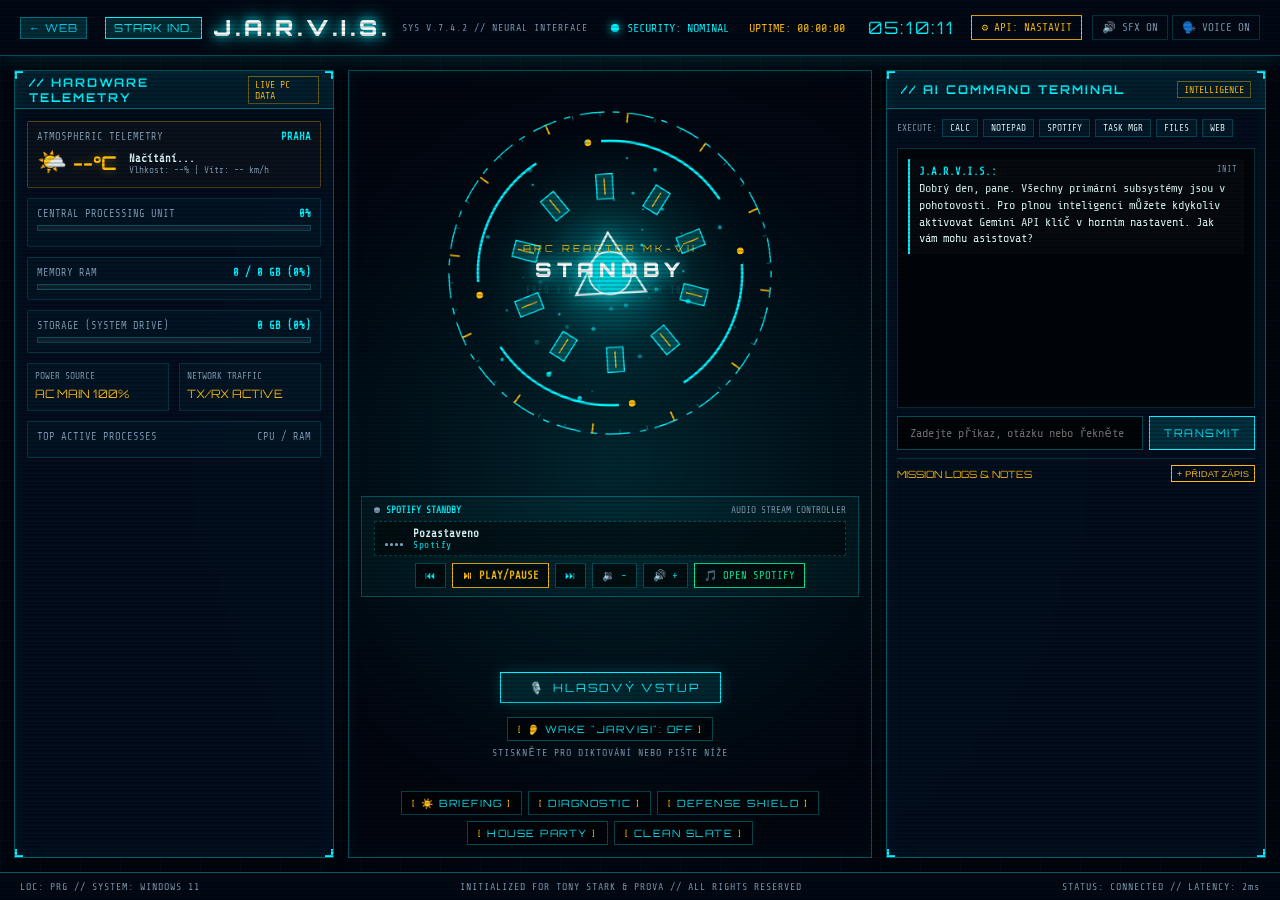
==== projects/jarvis/index.html @ 72ca8dfa "sync(jarvis): auto-sync frontend from provasek/jarvis@c872de8b39ca2ca9d80cd204e372b638a58efdd5" ====
<!DOCTYPE html>
<html lang="cs">
<head>
    <meta charset="UTF-8">
    <meta name="viewport" content="width=device-width, initial-scale=1.0">
    <title>J.A.R.V.I.S. // Mark VII Operating System</title>
    <link rel="stylesheet" href="style.css">
    <link rel="preconnect" href="https://fonts.googleapis.com">
    <link rel="preconnect" href="https://fonts.gstatic.com" crossorigin>
    <link href="https://fonts.googleapis.com/css2?family=Orbitron:wght@400;600;700;900&family=Rajdhani:wght@400;500;600;700&family=Share+Tech+Mono&display=swap" rel="stylesheet">
</head>
<body>
    <div class="hud-scanlines"></div>
    <div class="hud-grid-bg"></div>

    <header class="hud-header">
        <div class="header-left">
            <a href="/" class="hud-badge" style="text-decoration:none;cursor:pointer;border-color:rgba(0,217,255,0.4);color:#00d9ff;margin-right:6px;" title="Návrat na hlavní web">← WEB</a>
            <span class="hud-badge pulse">STARK IND.</span>
            <span class="hud-title">J.A.R.V.I.S.</span>
            <span class="hud-subtitle">SYS V.7.4.2 // NEURAL INTERFACE</span>
        </div>
        <div class="header-center">
            <div class="security-status">
                <span class="status-indicator"></span>
                <span id="threat-level">SECURITY: NOMINAL</span>
            </div>
            <div class="uptime-counter">
                UPTIME: <span id="sys-uptime">00:00:00</span>
            </div>
        </div>
        <div class="header-right">
            <div id="live-clock" class="digital-clock">00:00:00</div>
            <button id="btn-config-open" class="hud-btn-mini highlight" title="Konfigurace & Gemini API Klíč">
                ⚙️ <span id="api-status-badge">API: NASTAVIT</span>
            </button>
            <div class="audio-toggle-wrap">
                <button id="btn-audio-mute" class="hud-btn-mini" title="Přepnout zvukové efekty">
                    🔊 SFX ON
                </button>
                <button id="btn-tts-toggle" class="hud-btn-mini" title="Přepnout syntézu hlasu">
                    🗣️ VOICE ON
                </button>
            </div>
        </div>
    </header>

    <main class="hud-container">
        <!-- LEFT WING: TELEMETRY & SYSTEM HARDWARE -->
        <section class="hud-panel left-panel">
            <div class="panel-corner top-left"></div>
            <div class="panel-corner top-right"></div>
            <div class="panel-corner bottom-left"></div>
            <div class="panel-corner bottom-right"></div>
            <div class="panel-header">
                <h3>// HARDWARE TELEMETRY</h3>
                <span class="panel-tag">LIVE PC DATA</span>
            </div>
            
            <div class="panel-content scrollable">
                <!-- WEATHER WIDGET -->
                <div class="telemetry-card weather-card">
                    <div class="card-header">
                        <span>ATMOSPHERIC TELEMETRY</span>
                        <span id="weather-city" class="val-highlight">PRAHA</span>
                    </div>
                    <div class="weather-row">
                        <div class="weather-main">
                            <span id="weather-icon" class="weather-icon">🌤️</span>
                            <span id="weather-temp" class="weather-temp">--°C</span>
                        </div>
                        <div class="weather-details">
                            <span id="weather-desc" class="weather-desc">Načítání...</span>
                            <span id="weather-stats" class="weather-stats">Vlhkost: --% | Vítr: -- km/h</span>
                        </div>
                    </div>
                </div>

                <!-- CPU GAUGE -->
                <div class="telemetry-card">
                    <div class="card-header">
                        <span>CENTRAL PROCESSING UNIT</span>
                        <span id="cpu-percent" class="val-highlight">0%</span>
                    </div>
                    <div class="hud-progress-bar">
                        <div id="cpu-bar" class="hud-progress-fill" style="width: 0%;"></div>
                    </div>
                    <div id="cpu-cores-grid" class="cores-container">
                        <!-- Populated by JS -->
                    </div>
                </div>

                <!-- RAM GAUGE -->
                <div class="telemetry-card">
                    <div class="card-header">
                        <span>MEMORY RAM</span>
                        <span id="ram-usage-text" class="val-highlight">0 / 0 GB (0%)</span>
                    </div>
                    <div class="hud-progress-bar">
                        <div id="ram-bar" class="hud-progress-fill cyan" style="width: 0%;"></div>
                    </div>
                </div>

                <!-- DISK GAUGE -->
                <div class="telemetry-card">
                    <div class="card-header">
                        <span>STORAGE (SYSTEM DRIVE)</span>
                        <span id="disk-usage-text" class="val-highlight">0 GB (0%)</span>
                    </div>
                    <div class="hud-progress-bar">
                        <div id="disk-bar" class="hud-progress-fill gold" style="width: 0%;"></div>
                    </div>
                </div>

                <!-- POWER & NETWORK -->
                <div class="telemetry-row">
                    <div class="mini-card">
                        <span class="mini-label">POWER SOURCE</span>
                        <span id="battery-status" class="mini-value">AC MAIN 100%</span>
                    </div>
                    <div class="mini-card">
                        <span class="mini-label">NETWORK TRAFFIC</span>
                        <span id="net-traffic" class="mini-value">TX/RX ACTIVE</span>
                    </div>
                </div>

                <!-- ACTIVE PROCESSES -->
                <div class="telemetry-card">
                    <div class="card-header">
                        <span>TOP ACTIVE PROCESSES</span>
                        <span class="val-dim">CPU / RAM</span>
                    </div>
                    <div id="process-list" class="tech-list">
                        <!-- Populated by JS -->
                    </div>
                </div>
            </div>
        </section>

        <!-- CENTER: ARC REACTOR CORE & PROTOCOL CONTROLS -->
        <section class="hud-panel center-panel">
            <div class="reactor-wrapper">
                <canvas id="arcReactorCanvas" width="460" height="460"></canvas>
                <div class="reactor-label-overlay">
                    <span class="core-sub">ARC REACTOR MK-VII</span>
                    <span id="core-status" class="core-main">STANDBY</span>
                    <span class="core-coords">FREQ 3.82 GHz // OUTPUT 100%</span>
                </div>
            </div>

            <!-- SPOTIFY / MEDIA DECK -->
            <div class="media-deck">
                <div class="media-header">
                    <div class="media-status-pill">
                        <span class="media-dot" id="spotify-dot"></span>
                        <span id="media-status-label">SPOTIFY STANDBY</span>
                    </div>
                    <span class="media-title-hint">AUDIO STREAM CONTROLLER</span>
                </div>
                <!-- NOW PLAYING STRIP -->
                <div class="now-playing-strip" id="now-playing-strip">
                    <div class="audio-equalizer" id="audio-equalizer">
                        <span></span><span></span><span></span><span></span>
                    </div>
                    <div class="track-info-text">
                        <span class="track-title" id="now-playing-title">Pozastaveno</span>
                        <span class="track-artist" id="now-playing-artist">Spotify</span>
                    </div>
                </div>
                <div class="media-controls">
                    <button class="media-btn" data-media="prev" title="Předchozí skladba">⏮</button>
                    <button class="media-btn play-btn" data-media="play_pause" title="Přehrát / Pauza">⏯ PLAY/PAUSE</button>
                    <button class="media-btn" data-media="next" title="Další skladba">⏭</button>
                    <button class="media-btn" data-media="vol_down" title="Snížit hlasitost">🔉 -</button>
                    <button class="media-btn" data-media="vol_up" title="Zvýšit hlasitost">🔊 +</button>
                    <button class="media-btn app-link" data-media="open_spotify" title="Otevřít Spotify">🎵 OPEN SPOTIFY</button>
                </div>
            </div>

            <!-- ACTIVE TIMERS DECK -->
            <div id="active-timers-deck" class="active-timers-deck">
                <!-- Dynamically populated by JS -->
            </div>

            <!-- VOICE CONTROLLER -->
            <div class="voice-control-section">
                <button id="btn-mic" class="hud-mic-btn">
                    <div class="mic-pulse-ring"></div>
                    <span id="mic-icon">🎙️</span>
                    <span id="mic-text">HLASOVÝ VSTUP</span>
                </button>
                <button id="btn-wake-toggle" class="proto-btn" style="margin-top: 8px;" title="Pasivní poslech na oslovení 'Jarvisi'">
                    <span class="btn-bracket">[</span> 👂 WAKE "JARVISI": OFF <span class="btn-bracket">]</span>
                </button>
                <div class="voice-status-bar">
                    <span id="voice-indicator">STISKNĚTE PRO DIKTOVÁNÍ NEBO PIŠTE NÍŽE</span>
                </div>
            </div>

            <!-- PROTOCOL QUICK BUTTONS -->
            <div class="protocol-bar">
                <button class="proto-btn" data-proto="morning-briefing" title="Denní situační přehled">
                    <span class="btn-bracket">[</span> ☀️ BRIEFING <span class="btn-bracket">]</span>
                </button>
                <button class="proto-btn" data-proto="diagnostic">
                    <span class="btn-bracket">[</span> DIAGNOSTIC <span class="btn-bracket">]</span>
                </button>
                <button class="proto-btn" data-proto="defense">
                    <span class="btn-bracket">[</span> DEFENSE SHIELD <span class="btn-bracket">]</span>
                </button>
                <button class="proto-btn" data-proto="house-party">
                    <span class="btn-bracket">[</span> HOUSE PARTY <span class="btn-bracket">]</span>
                </button>
                <button class="proto-btn" data-proto="clean-slate">
                    <span class="btn-bracket">[</span> CLEAN SLATE <span class="btn-bracket">]</span>
                </button>
            </div>
        </section>

        <!-- RIGHT WING: AI CHAT TERMINAL & MISSION LOGS -->
        <section class="hud-panel right-panel">
            <div class="panel-corner top-left"></div>
            <div class="panel-corner top-right"></div>
            <div class="panel-corner bottom-left"></div>
            <div class="panel-corner bottom-right"></div>
            <div class="panel-header">
                <h3>// AI COMMAND TERMINAL</h3>
                <span class="panel-tag">INTELLIGENCE</span>
            </div>

            <div class="panel-content flex-col">
                <!-- QUICK SYSTEM LAUNCHERS -->
                <div class="quick-launch-bar">
                    <span class="ql-label">EXECUTE:</span>
                    <button class="ql-btn" data-cmd="calc">CALC</button>
                    <button class="ql-btn" data-cmd="notepad">NOTEPAD</button>
                    <button class="ql-btn" data-cmd="spotify">SPOTIFY</button>
                    <button class="ql-btn" data-cmd="taskmgr">TASK MGR</button>
                    <button class="ql-btn" data-cmd="explorer">FILES</button>
                    <button class="ql-btn" data-cmd="google">WEB</button>
                </div>

                <!-- CHAT LOG CONTAINER -->
                <div id="chat-stream" class="terminal-stream">
                    <div class="message jarvis">
                        <span class="msg-author">J.A.R.V.I.S.:</span>
                        <span class="msg-text">Dobrý den, pane. Všechny primární subsystémy jsou v pohotovosti. Pro plnou inteligenci můžete kdykoliv aktivovat Gemini API klíč v horním nastavení. Jak vám mohu asistovat?</span>
                        <span class="msg-time">INIT</span>
                    </div>
                </div>

                <!-- INPUT FORM -->
                <form id="chat-form" class="hud-input-row">
                    <input type="text" id="chat-input" placeholder="Zadejte příkaz, otázku nebo řekněte 'pusť hudbu'..." autocomplete="off">
                    <button type="submit" id="btn-send" class="hud-send-btn">TRANSMIT</button>
                </form>

                <!-- MISSION LOG / NOTES -->
                <div class="mission-log-box">
                    <div class="log-box-header">
                        <span>MISSION LOGS & NOTES</span>
                        <button id="btn-toggle-notes" class="log-toggle-btn">+ PŘIDAT ZÁPIS</button>
                    </div>
                    <div id="notes-container" class="notes-list">
                        <!-- Loaded by JS -->
                    </div>
                </div>
            </div>
        </section>
    </main>

    <!-- CONFIG / API KEY MODAL -->
    <div id="config-modal" class="hud-modal hidden">
        <div class="modal-backdrop"></div>
        <div class="modal-dialog">
            <div class="modal-corner top-left"></div>
            <div class="modal-corner top-right"></div>
            <div class="modal-corner bottom-left"></div>
            <div class="modal-corner bottom-right"></div>
            <div class="modal-header">
                <h3>// J.A.R.V.I.S. CONFIGURATION & AI CORE</h3>
                <button id="btn-config-close" class="modal-close-btn">✖</button>
            </div>
            <div class="modal-body">
                <div class="config-field">
                    <label for="input-api-key">GOOGLE GEMINI API KLÍČ (PRO PLNOU INTELIGENCI):</label>
                    <input type="password" id="input-api-key" placeholder="AIzaSy..." autocomplete="off">
                    <span class="input-hint">
                        Získejte bezplatný klíč za 30 vteřin na 
                        <a href="https://aistudio.google.com/app/apikey" target="_blank" rel="noopener">Google AI Studio</a>.
                        Uloží se bezpečně v lokálním souboru <code>config.json</code>.
                    </span>
                </div>
                <div class="config-row-2">
                    <div class="config-field">
                        <label for="input-city">MĚSTO (POČASÍ):</label>
                        <input type="text" id="input-city" placeholder="Praha">
                    </div>
                    <div class="config-field">
                        <label for="input-coords">SOUŘADNICE (LAT, LON):</label>
                        <div class="coords-group">
                            <input type="number" step="0.0001" id="input-lat" placeholder="50.0755">
                            <input type="number" step="0.0001" id="input-lon" placeholder="14.4378">
                        </div>
                    </div>
                </div>
                <div class="config-row-2">
                    <div class="config-field">
                        <label for="input-email-address">E-MAIL (IMAP HLÁŠENÍ):</label>
                        <input type="email" id="input-email-address" placeholder="vas@gmail.com" autocomplete="off">
                    </div>
                    <div class="config-field">
                        <label for="input-email-password">HESLO APLIKACE (APP PASSWORD):</label>
                        <input type="password" id="input-email-password" placeholder="xxxx xxxx xxxx xxxx" autocomplete="off">
                    </div>
                </div>
                <div class="config-field">
                    <label for="input-email-host">IMAP SERVER (VÝCHOZÍ: imap.gmail.com):</label>
                    <input type="text" id="input-email-host" placeholder="imap.gmail.com">
                    <span class="input-hint">
                        Pro Gmail použijte 16místné <strong>Heslo aplikace</strong> (Google Účet → Zabezpečení → Dvoufázové ověření → Hesla aplikací). Pro Seznam zadejte <code>imap.seznam.cz</code>.
                    </span>
                </div>
                <div class="config-row-2">
                    <div class="config-field">
                        <label for="input-hue-ip">PHILIPS HUE BRIDGE IP:</label>
                        <input type="text" id="input-hue-ip" placeholder="192.168.1.50" autocomplete="off">
                    </div>
                    <div class="config-field">
                        <label for="input-hue-user">HUE API USERNAME:</label>
                        <input type="password" id="input-hue-user" placeholder="Hue API klíč" autocomplete="off">
                    </div>
                </div>
                <div class="config-field">
                    <label for="input-hue-group">HUE POKOJ / SKUPINA ID (0 = VŠE, JINAK NAPŘ. 1, 2...):</label>
                    <div class="coords-group">
                        <input type="text" id="input-hue-group" placeholder="0" autocomplete="off">
                        <button type="button" id="btn-hue-rooms" class="hud-send-btn">NAČÍST POKOJE</button>
                    </div>
                    <span id="hue-rooms-hint" class="input-hint">
                        Zadejte ID vašeho pokoje (místo 0 pro celý dům), nebo klikněte na NAČÍST POKOJE po uložení IP a klíče.
                    </span>
                </div>
                <div id="config-status-msg" class="config-status-msg"></div>
            </div>
            <div class="modal-footer">
                <button id="btn-save-config" class="hud-send-btn large">ULOŽIT & SYNCHRONIZOVAT</button>
            </div>
        </div>
    </div>

    <footer class="hud-footer">
        <div class="footer-segment">LOC: PRG // SYSTEM: WINDOWS 11</div>
        <div class="footer-center">INITIALIZED FOR TONY STARK & PROVA // ALL RIGHTS RESERVED</div>
        <div class="footer-segment">STATUS: CONNECTED // LATENCY: 2ms</div>
    </footer>

    <script src="jarvis.js"></script>
</body>
</html>
---- projects/jarvis/style.css ----
:root {
    --bg-dark: #02060f;
    --panel-bg: rgba(4, 15, 32, 0.88);
    --panel-border: rgba(0, 243, 255, 0.35);
    --hud-cyan: #00f3ff;
    --hud-cyan-dim: rgba(0, 243, 255, 0.2);
    --hud-blue: #0077b6;
    --hud-gold: #ffbe0b;
    --hud-green: #00f59b;
    --hud-red: #ff0055;
    --text-primary: #e0fbfc;
    --text-dim: #7f9bb3;
    --font-heading: 'Orbitron', sans-serif;
    --font-body: 'Rajdhani', sans-serif;
    --font-mono: 'Share Tech Mono', monospace;
}

* {
    box-sizing: border-box;
    margin: 0;
    padding: 0;
}

body {
    background-color: var(--bg-dark);
    color: var(--text-primary);
    font-family: var(--font-body);
    font-size: 15px;
    height: 100vh;
    overflow: hidden;
    display: flex;
    flex-direction: column;
    user-select: none;
}

/* SCANLINES & GRID BACKGROUND */
.hud-scanlines {
    position: fixed;
    top: 0; left: 0; width: 100%; height: 100%;
    background: linear-gradient(rgba(18, 16, 16, 0) 50%, rgba(0, 0, 0, 0.35) 50%);
    background-size: 100% 4px;
    pointer-events: none;
    z-index: 999;
    opacity: 0.5;
}

.hud-grid-bg {
    position: fixed;
    top: 0; left: 0; width: 100%; height: 100%;
    background-image: 
        radial-gradient(circle at 50% 50%, rgba(0, 243, 255, 0.08) 0%, transparent 65%),
        linear-gradient(rgba(0, 243, 255, 0.03) 1px, transparent 1px),
        linear-gradient(90deg, rgba(0, 243, 255, 0.03) 1px, transparent 1px);
    background-size: 100% 100%, 40px 40px, 40px 40px;
    pointer-events: none;
    z-index: 1;
}

/* HEADER */
.hud-header {
    height: 56px;
    display: flex;
    justify-content: space-between;
    align-items: center;
    padding: 0 20px;
    background: rgba(3, 10, 22, 0.94);
    border-bottom: 1px solid var(--panel-border);
    box-shadow: 0 4px 20px rgba(0, 243, 255, 0.15);
    z-index: 20;
    flex-shrink: 0;
}

.header-left {
    display: flex;
    align-items: center;
    gap: 12px;
}

.hud-badge {
    background: rgba(0, 243, 255, 0.15);
    border: 1px solid var(--hud-cyan);
    color: var(--hud-cyan);
    padding: 3px 8px;
    font-size: 11px;
    font-family: var(--font-heading);
    letter-spacing: 1px;
}

.hud-title {
    font-family: var(--font-heading);
    font-size: 22px;
    font-weight: 900;
    letter-spacing: 4px;
    color: #ffffff;
    text-shadow: 0 0 10px var(--hud-cyan), 0 0 20px var(--hud-cyan);
}

.hud-subtitle {
    font-family: var(--font-mono);
    font-size: 10px;
    color: var(--text-dim);
    letter-spacing: 1px;
}

.header-center {
    display: flex;
    align-items: center;
    gap: 20px;
    font-family: var(--font-mono);
    font-size: 12px;
}

.security-status {
    display: flex;
    align-items: center;
    gap: 8px;
    color: var(--hud-cyan);
}

.status-indicator {
    width: 8px;
    height: 8px;
    background: var(--hud-cyan);
    border-radius: 50%;
    box-shadow: 0 0 8px var(--hud-cyan);
    animation: blink 2s infinite ease-in-out;
}

.uptime-counter {
    color: var(--hud-gold);
}

.header-right {
    display: flex;
    align-items: center;
    gap: 10px;
}

.digital-clock {
    font-family: var(--font-heading);
    font-size: 17px;
    color: var(--hud-cyan);
    letter-spacing: 2px;
    margin-right: 6px;
}

.hud-btn-mini {
    background: transparent;
    border: 1px solid var(--hud-cyan-dim);
    color: var(--text-dim);
    padding: 5px 9px;
    font-family: var(--font-mono);
    font-size: 11px;
    cursor: pointer;
    transition: all 0.2s;
}

.hud-btn-mini:hover, .hud-btn-mini.active {
    border-color: var(--hud-cyan);
    color: var(--hud-cyan);
    background: rgba(0, 243, 255, 0.1);
    box-shadow: 0 0 10px rgba(0, 243, 255, 0.2);
}

.hud-btn-mini.highlight {
    border-color: var(--hud-gold);
    color: var(--hud-gold);
}

.hud-btn-mini.highlight:hover {
    background: rgba(255, 190, 11, 0.15);
    box-shadow: 0 0 12px rgba(255, 190, 11, 0.3);
}

.hud-btn-mini.api-connected {
    border-color: var(--hud-green);
    color: var(--hud-green);
}

/* MAIN LAYOUT */
.hud-container {
    flex: 1;
    display: grid;
    grid-template-columns: minmax(280px, 320px) minmax(360px, 1fr) minmax(300px, 380px);
    gap: 14px;
    padding: 14px;
    position: relative;
    z-index: 5;
    overflow-x: auto;
    overflow-y: hidden;
}

/* PANELS */
.hud-panel {
    background: var(--panel-bg);
    border: 1px solid var(--panel-border);
    position: relative;
    backdrop-filter: blur(8px);
    display: flex;
    flex-direction: column;
    box-shadow: inset 0 0 20px rgba(0, 243, 255, 0.05), 0 0 15px rgba(0, 0, 0, 0.5);
    overflow: hidden;
}

.panel-corner {
    position: absolute;
    width: 8px;
    height: 8px;
    border-color: var(--hud-cyan);
    z-index: 2;
}
.panel-corner.top-left { top: 0; left: 0; border-top: 2px solid var(--hud-cyan); border-left: 2px solid var(--hud-cyan); }
.panel-corner.top-right { top: 0; right: 0; border-top: 2px solid var(--hud-cyan); border-right: 2px solid var(--hud-cyan); }
.panel-corner.bottom-left { bottom: 0; left: 0; border-bottom: 2px solid var(--hud-cyan); border-left: 2px solid var(--hud-cyan); }
.panel-corner.bottom-right { bottom: 0; right: 0; border-bottom: 2px solid var(--hud-cyan); border-right: 2px solid var(--hud-cyan); }

.panel-header {
    height: 38px;
    background: rgba(0, 243, 255, 0.07);
    border-bottom: 1px solid var(--panel-border);
    display: flex;
    justify-content: space-between;
    align-items: center;
    padding: 0 14px;
    flex-shrink: 0;
}

.panel-header h3 {
    font-family: var(--font-heading);
    font-size: 12px;
    letter-spacing: 2px;
    color: var(--hud-cyan);
}

.panel-tag {
    font-family: var(--font-mono);
    font-size: 10px;
    color: var(--hud-gold);
    border: 1px solid rgba(255, 190, 11, 0.4);
    padding: 2px 6px;
}

.panel-content {
    flex: 1;
    padding: 12px;
    overflow-y: auto;
}

.panel-content.scrollable::-webkit-scrollbar,
.terminal-stream::-webkit-scrollbar,
.notes-list::-webkit-scrollbar {
    width: 4px;
}

.panel-content.scrollable::-webkit-scrollbar-thumb,
.terminal-stream::-webkit-scrollbar-thumb,
.notes-list::-webkit-scrollbar-thumb {
    background: var(--hud-cyan-dim);
}

/* CARDS & METRICS */
.telemetry-card {
    background: rgba(0, 243, 255, 0.03);
    border: 1px solid rgba(0, 243, 255, 0.15);
    padding: 9px;
    margin-bottom: 10px;
    border-radius: 2px;
}

.card-header {
    display: flex;
    justify-content: space-between;
    font-family: var(--font-mono);
    font-size: 10.5px;
    color: var(--text-dim);
    margin-bottom: 5px;
}

.val-highlight {
    color: var(--hud-cyan);
    font-weight: bold;
}

.val-dim {
    color: var(--text-dim);
}

/* WEATHER CARD */
.weather-card {
    border-color: rgba(255, 190, 11, 0.3);
    background: rgba(255, 190, 11, 0.03);
}

.weather-row {
    display: flex;
    align-items: center;
    gap: 12px;
}

.weather-main {
    display: flex;
    align-items: center;
    gap: 6px;
}

.weather-icon {
    font-size: 24px;
}

.weather-temp {
    font-family: var(--font-heading);
    font-size: 19px;
    font-weight: 700;
    color: var(--hud-gold);
    text-shadow: 0 0 10px rgba(255, 190, 11, 0.4);
}

.weather-details {
    display: flex;
    flex-direction: column;
    font-family: var(--font-mono);
    font-size: 10.5px;
}

.weather-desc {
    color: var(--text-primary);
    font-weight: 600;
}

.weather-stats {
    color: var(--text-dim);
    font-size: 9.5px;
}

.hud-progress-bar {
    width: 100%;
    height: 6px;
    background: rgba(255, 255, 255, 0.06);
    border: 1px solid rgba(0, 243, 255, 0.2);
    overflow: hidden;
    position: relative;
}

.hud-progress-fill {
    height: 100%;
    background: var(--hud-cyan);
    box-shadow: 0 0 10px var(--hud-cyan);
    transition: width 0.4s ease-out;
}

.hud-progress-fill.gold {
    background: var(--hud-gold);
    box-shadow: 0 0 10px var(--hud-gold);
}

.cores-container {
    display: grid;
    grid-template-columns: repeat(4, 1fr);
    gap: 4px;
    margin-top: 6px;
}

.core-mini-bar {
    background: rgba(0, 243, 255, 0.05);
    border: 1px solid rgba(0, 243, 255, 0.2);
    padding: 3px;
    font-family: var(--font-mono);
    font-size: 8.5px;
    text-align: center;
}

.core-mini-bar .val {
    color: var(--hud-cyan);
    font-weight: bold;
}

.telemetry-row {
    display: grid;
    grid-template-columns: 1fr 1fr;
    gap: 10px;
    margin-bottom: 10px;
}

.mini-card {
    background: rgba(0, 243, 255, 0.03);
    border: 1px solid rgba(0, 243, 255, 0.15);
    padding: 7px;
}

.mini-label {
    display: block;
    font-family: var(--font-mono);
    font-size: 9.5px;
    color: var(--text-dim);
    margin-bottom: 3px;
}

.mini-value {
    font-family: var(--font-heading);
    font-size: 11.5px;
    color: var(--hud-gold);
}

.tech-list {
    margin-top: 4px;
    font-family: var(--font-mono);
    font-size: 10px;
}

.tech-item {
    display: flex;
    justify-content: space-between;
    padding: 3px 0;
    border-bottom: 1px dashed rgba(0, 243, 255, 0.1);
}

.tech-item span:first-child {
    color: var(--text-primary);
    max-width: 130px;
    overflow: hidden;
    text-overflow: ellipsis;
    white-space: nowrap;
}

.tech-item span:last-child {
    color: var(--hud-cyan);
}

/* CENTER PANEL (ARC REACTOR) */
.center-panel {
    display: flex;
    flex-direction: column;
    align-items: center;
    justify-content: space-between;
    padding: 12px;
    background: radial-gradient(circle at center, rgba(0, 243, 255, 0.08) 0%, rgba(2, 6, 15, 0.8) 75%);
    border-top: 1px solid var(--panel-border);
    border-bottom: 1px solid var(--panel-border);
    overflow-y: auto;
    gap: 8px;
}

.reactor-wrapper {
    position: relative;
    width: 380px;
    height: 380px;
    max-width: 100%;
    display: flex;
    align-items: center;
    justify-content: center;
    flex-shrink: 0;
}

#arcReactorCanvas {
    width: 100%;
    height: 100%;
    max-width: 420px;
    max-height: 420px;
    cursor: pointer;
    z-index: 2;
}

.reactor-label-overlay {
    position: absolute;
    display: flex;
    flex-direction: column;
    align-items: center;
    pointer-events: none;
    text-align: center;
    transform: translateY(-5px);
    z-index: 3;
}

.core-sub {
    font-family: var(--font-heading);
    font-size: 9.5px;
    color: var(--hud-gold);
    letter-spacing: 3px;
}

.core-main {
    font-family: var(--font-heading);
    font-size: 20px;
    font-weight: 900;
    letter-spacing: 5px;
    color: #fff;
    text-shadow: 0 0 15px var(--hud-cyan);
    margin: 3px 0;
}

.core-coords {
    font-family: var(--font-mono);
    font-size: 8.5px;
    color: var(--hud-cyan-dim);
    letter-spacing: 1px;
}

/* SPOTIFY / MEDIA DECK */
.media-deck {
    width: 100%;
    background: rgba(0, 243, 255, 0.04);
    border: 1px solid rgba(0, 243, 255, 0.25);
    padding: 8px 12px;
    position: relative;
    z-index: 10;
    flex-shrink: 0;
}

.media-header {
    display: flex;
    justify-content: space-between;
    align-items: center;
    margin-bottom: 6px;
    font-family: var(--font-mono);
    font-size: 9.5px;
}

.media-status-pill {
    display: flex;
    align-items: center;
    gap: 6px;
    color: var(--hud-cyan);
    font-weight: bold;
}

.media-dot {
    width: 6px;
    height: 6px;
    border-radius: 50%;
    background: var(--text-dim);
}

.media-dot.online {
    background: var(--hud-green);
    box-shadow: 0 0 8px var(--hud-green);
}

.media-title-hint {
    color: var(--text-dim);
}

.media-controls {
    display: flex;
    gap: 6px;
    justify-content: center;
    flex-wrap: wrap;
}

.media-btn {
    background: rgba(0, 0, 0, 0.6);
    border: 1px solid rgba(0, 243, 255, 0.3);
    color: var(--hud-cyan);
    padding: 5px 9px;
    font-family: var(--font-mono);
    font-size: 10.5px;
    cursor: pointer;
    transition: all 0.2s;
    user-select: none;
}

.media-btn.btn-busy {
    opacity: 0.6;
    pointer-events: none;
    border-color: var(--hud-gold);
    box-shadow: 0 0 8px var(--hud-gold);
}

.media-btn:hover {
    background: rgba(0, 243, 255, 0.2);
    border-color: var(--hud-cyan);
    box-shadow: 0 0 10px rgba(0, 243, 255, 0.3);
}

.media-btn.play-btn {
    border-color: var(--hud-gold);
    color: var(--hud-gold);
    font-weight: bold;
}

.media-btn.play-btn:hover {
    background: rgba(255, 190, 11, 0.2);
    box-shadow: 0 0 12px var(--hud-gold);
}

.media-btn.app-link {
    border-color: var(--hud-green);
    color: var(--hud-green);
}

/* NOW PLAYING STRIP */
.now-playing-strip {
    display: flex;
    align-items: center;
    gap: 10px;
    background: rgba(0, 0, 0, 0.45);
    border: 1px dashed rgba(0, 243, 255, 0.25);
    padding: 5px 10px;
    margin-bottom: 7px;
    min-height: 32px;
}

.audio-equalizer {
    display: flex;
    align-items: flex-end;
    gap: 2.5px;
    height: 14px;
    width: 18px;
    flex-shrink: 0;
}

.audio-equalizer span {
    width: 2.5px;
    height: 3px;
    background: var(--text-dim);
    border-radius: 1px;
    transition: height 0.15s ease;
}

.audio-equalizer.playing span:nth-child(1) { animation: eqBar 0.6s infinite alternate ease-in-out; }
.audio-equalizer.playing span:nth-child(2) { animation: eqBar 0.8s infinite alternate 0.2s ease-in-out; }
.audio-equalizer.playing span:nth-child(3) { animation: eqBar 0.5s infinite alternate 0.4s ease-in-out; }
.audio-equalizer.playing span:nth-child(4) { animation: eqBar 0.7s infinite alternate 0.1s ease-in-out; }

@keyframes eqBar {
    0% { height: 3px; background: var(--hud-cyan); }
    50% { height: 13px; background: var(--hud-green); }
    100% { height: 7px; background: var(--hud-gold); }
}

.track-info-text {
    display: flex;
    flex-direction: column;
    overflow: hidden;
    white-space: nowrap;
    font-family: var(--font-mono);
    flex-grow: 1;
}

.track-title {
    font-size: 11px;
    font-weight: bold;
    color: var(--text-primary);
    overflow: hidden;
    text-overflow: ellipsis;
}

.track-artist {
    font-size: 9.5px;
    color: var(--hud-cyan);
    letter-spacing: 0.5px;
    overflow: hidden;
    text-overflow: ellipsis;
}

/* ACTIVE TIMERS DECK */
.active-timers-deck {
    width: 100%;
    display: flex;
    flex-direction: column;
    gap: 6px;
    margin-top: 8px;
    z-index: 10;
}

.timer-card {
    display: flex;
    align-items: center;
    justify-content: space-between;
    background: rgba(255, 190, 11, 0.08);
    border: 1px solid rgba(255, 190, 11, 0.4);
    padding: 6px 12px;
    box-shadow: 0 0 10px rgba(255, 190, 11, 0.15);
    animation: fadeIn 0.3s ease;
}

.timer-card.expired {
    background: rgba(255, 0, 85, 0.2);
    border-color: var(--hud-red);
    box-shadow: 0 0 15px rgba(255, 0, 85, 0.5);
    animation: timerPulse 0.8s infinite alternate ease-in-out;
}

@keyframes timerPulse {
    0% { border-color: rgba(255, 0, 85, 0.4); box-shadow: 0 0 5px rgba(255, 0, 85, 0.2); }
    100% { border-color: var(--hud-red); box-shadow: 0 0 20px rgba(255, 0, 85, 0.7); }
}

.timer-card-left {
    display: flex;
    align-items: center;
    gap: 8px;
}

.timer-icon {
    font-size: 13px;
}

.timer-label {
    font-family: var(--font-heading);
    font-size: 10.5px;
    color: #fff;
    letter-spacing: 1px;
}

.timer-time {
    font-family: var(--font-mono);
    font-size: 14px;
    font-weight: bold;
    color: var(--hud-gold);
    letter-spacing: 2px;
    text-shadow: 0 0 8px rgba(255, 190, 11, 0.5);
}

.timer-card.expired .timer-time {
    color: var(--hud-red);
    text-shadow: 0 0 10px var(--hud-red);
}

.timer-btn-cancel {
    background: transparent;
    border: 1px solid rgba(255, 255, 255, 0.2);
    color: var(--text-dim);
    font-size: 11px;
    padding: 2px 7px;
    cursor: pointer;
    transition: all 0.2s;
    font-family: var(--font-mono);
}

.timer-btn-cancel:hover {
    color: var(--hud-red);
    border-color: var(--hud-red);
    background: rgba(255, 0, 85, 0.15);
}

.timer-card.expired .timer-btn-cancel {
    border-color: var(--hud-red);
    color: #fff;
    background: rgba(255, 0, 85, 0.35);
    font-weight: bold;
    letter-spacing: 1px;
}

.timer-card.expired .timer-btn-cancel:hover {
    background: var(--hud-red);
    color: #fff;
    box-shadow: 0 0 10px var(--hud-red);
}

/* VOICE CONTROL */
.voice-control-section {
    display: flex;
    flex-direction: column;
    align-items: center;
    gap: 6px;
    width: 100%;
    position: relative;
    z-index: 10;
    flex-shrink: 0;
}

.hud-mic-btn {
    position: relative;
    background: rgba(0, 243, 255, 0.1);
    border: 1px solid var(--hud-cyan);
    color: var(--hud-cyan);
    padding: 7px 20px;
    font-family: var(--font-heading);
    font-size: 11.5px;
    letter-spacing: 2px;
    display: flex;
    align-items: center;
    gap: 8px;
    cursor: pointer;
    box-shadow: 0 0 15px rgba(0, 243, 255, 0.2);
    transition: all 0.3s;
}

.hud-mic-btn:hover {
    background: rgba(0, 243, 255, 0.25);
    box-shadow: 0 0 25px var(--hud-cyan);
}

.hud-mic-btn.listening {
    border-color: var(--hud-gold);
    color: var(--hud-gold);
    background: rgba(255, 190, 11, 0.15);
    box-shadow: 0 0 25px var(--hud-gold);
}

.voice-status-bar {
    font-family: var(--font-mono);
    font-size: 10px;
    color: var(--text-dim);
    letter-spacing: 1px;
}

/* PROTOCOL BAR */
.protocol-bar {
    display: flex;
    gap: 6px;
    flex-wrap: wrap;
    justify-content: center;
    width: 100%;
    position: relative;
    z-index: 10;
    flex-shrink: 0;
}

.proto-btn {
    background: rgba(0, 0, 0, 0.5);
    border: 1px solid rgba(0, 243, 255, 0.3);
    color: var(--hud-cyan);
    padding: 5px 10px;
    font-family: var(--font-heading);
    font-size: 10px;
    letter-spacing: 1.5px;
    cursor: pointer;
    transition: all 0.2s;
}

.proto-btn:hover {
    background: rgba(0, 243, 255, 0.15);
    border-color: var(--hud-cyan);
    box-shadow: 0 0 15px rgba(0, 243, 255, 0.4);
    transform: translateY(-2px);
}

.btn-bracket {
    color: var(--hud-gold);
}

/* RIGHT PANEL (AI CHAT TERMINAL) */
.right-panel .panel-content {
    display: flex;
    flex-direction: column;
    padding: 10px;
    gap: 8px;
}

.quick-launch-bar {
    display: flex;
    align-items: center;
    gap: 5px;
    overflow-x: auto;
    padding-bottom: 3px;
    flex-shrink: 0;
}

.ql-label {
    font-family: var(--font-mono);
    font-size: 9.5px;
    color: var(--text-dim);
}

.ql-btn {
    background: rgba(0, 243, 255, 0.05);
    border: 1px solid rgba(0, 243, 255, 0.2);
    color: var(--text-primary);
    padding: 3px 7px;
    font-family: var(--font-mono);
    font-size: 9.5px;
    cursor: pointer;
    transition: all 0.2s;
}

.ql-btn:hover {
    background: var(--hud-cyan);
    color: #000;
}

.terminal-stream {
    flex: 1;
    min-height: 180px;
    max-height: 260px;
    background: rgba(0, 0, 0, 0.65);
    border: 1px solid rgba(0, 243, 255, 0.2);
    padding: 10px;
    overflow-y: auto;
    display: flex;
    flex-direction: column;
    gap: 9px;
    font-family: var(--font-mono);
    font-size: 12px;
}

.message {
    padding: 7px 9px;
    border-left: 2px solid;
    position: relative;
    background: rgba(255, 255, 255, 0.02);
}

.message.jarvis {
    border-color: var(--hud-cyan);
}

.message.user {
    border-color: var(--hud-gold);
    align-self: flex-end;
    width: 90%;
    background: rgba(255, 190, 11, 0.04);
}

.msg-author {
    font-weight: bold;
    display: block;
    font-size: 10.5px;
    margin-bottom: 2px;
}

.message.jarvis .msg-author {
    color: var(--hud-cyan);
}

.message.user .msg-author {
    color: var(--hud-gold);
}

.msg-text {
    line-height: 1.4;
    word-break: break-word;
}

.msg-time {
    position: absolute;
    top: 5px;
    right: 7px;
    font-size: 8.5px;
    color: var(--text-dim);
}

.hud-input-row {
    display: flex;
    gap: 6px;
    flex-shrink: 0;
}

#chat-input {
    flex: 1;
    background: rgba(0, 0, 0, 0.7);
    border: 1px solid rgba(0, 243, 255, 0.3);
    color: #ffffff;
    padding: 9px 12px;
    font-family: var(--font-mono);
    font-size: 12px;
    outline: none;
    transition: border-color 0.2s;
}

#chat-input:focus {
    border-color: var(--hud-cyan);
    box-shadow: 0 0 10px rgba(0, 243, 255, 0.3);
}

.hud-send-btn {
    background: rgba(0, 243, 255, 0.15);
    border: 1px solid var(--hud-cyan);
    color: var(--hud-cyan);
    font-family: var(--font-heading);
    font-size: 10.5px;
    letter-spacing: 1.5px;
    padding: 0 14px;
    cursor: pointer;
    transition: all 0.2s;
}

.hud-send-btn:hover {
    background: var(--hud-cyan);
    color: #000;
}

.hud-send-btn.large {
    padding: 10px 24px;
    width: 100%;
}

/* MISSION LOGS */
.mission-log-box {
    border-top: 1px solid rgba(0, 243, 255, 0.2);
    padding-top: 6px;
    display: flex;
    flex-direction: column;
    max-height: 140px;
    flex-shrink: 0;
}

.log-box-header {
    display: flex;
    justify-content: space-between;
    align-items: center;
    font-family: var(--font-heading);
    font-size: 10px;
    color: var(--hud-gold);
    margin-bottom: 5px;
}

.log-toggle-btn {
    background: transparent;
    border: 1px solid var(--hud-gold);
    color: var(--hud-gold);
    font-size: 9.5px;
    padding: 2px 5px;
    cursor: pointer;
}

.notes-list {
    overflow-y: auto;
    max-height: 100px;
    display: flex;
    flex-direction: column;
    gap: 4px;
}

.note-item {
    background: rgba(255, 255, 255, 0.03);
    border-left: 2px solid var(--hud-gold);
    padding: 4px 7px;
    font-family: var(--font-mono);
    font-size: 10.5px;
    display: flex;
    justify-content: space-between;
    align-items: center;
}

.note-del {
    background: transparent;
    border: none;
    color: var(--hud-red);
    cursor: pointer;
    font-size: 11px;
}

/* CONFIG MODAL */
.hud-modal {
    position: fixed;
    top: 0; left: 0; width: 100%; height: 100%;
    z-index: 2000;
    display: flex;
    align-items: center;
    justify-content: center;
}

.hud-modal.hidden {
    display: none;
}

.modal-backdrop {
    position: absolute;
    top: 0; left: 0; width: 100%; height: 100%;
    background: rgba(0, 0, 0, 0.85);
    backdrop-filter: blur(5px);
}

.modal-dialog {
    position: relative;
    background: rgba(4, 15, 32, 0.95);
    border: 1px solid var(--hud-cyan);
    box-shadow: 0 0 35px rgba(0, 243, 255, 0.25);
    width: 520px;
    max-width: 90vw;
    z-index: 10;
    display: flex;
    flex-direction: column;
}

.modal-header {
    height: 44px;
    background: rgba(0, 243, 255, 0.1);
    border-bottom: 1px solid var(--hud-cyan-dim);
    display: flex;
    justify-content: space-between;
    align-items: center;
    padding: 0 16px;
}

.modal-header h3 {
    font-family: var(--font-heading);
    font-size: 13px;
    color: var(--hud-cyan);
    letter-spacing: 2px;
}

.modal-close-btn {
    background: transparent;
    border: none;
    color: var(--text-dim);
    font-size: 16px;
    cursor: pointer;
}

.modal-close-btn:hover {
    color: var(--hud-red);
}

.modal-body {
    padding: 20px;
    display: flex;
    flex-direction: column;
    gap: 16px;
}

.config-field {
    display: flex;
    flex-direction: column;
    gap: 6px;
}

.config-field label {
    font-family: var(--font-mono);
    font-size: 11px;
    color: var(--hud-gold);
    letter-spacing: 1px;
}

.config-field input {
    background: rgba(0, 0, 0, 0.8);
    border: 1px solid rgba(0, 243, 255, 0.3);
    color: #fff;
    padding: 9px 12px;
    font-family: var(--font-mono);
    font-size: 12px;
    outline: none;
}

.config-field input:focus {
    border-color: var(--hud-cyan);
    box-shadow: 0 0 10px rgba(0, 243, 255, 0.3);
}

.input-hint {
    font-family: var(--font-mono);
    font-size: 10px;
    color: var(--text-dim);
    line-height: 1.4;
}

.input-hint a {
    color: var(--hud-cyan);
    text-decoration: underline;
}

.config-row-2 {
    display: grid;
    grid-template-columns: 1fr 1fr;
    gap: 12px;
}

.coords-group {
    display: flex;
    gap: 6px;
}

.coords-group input {
    width: 50%;
}

.config-status-msg {
    font-family: var(--font-mono);
    font-size: 11px;
    padding: 6px;
    display: none;
}

.config-status-msg.success {
    display: block;
    background: rgba(0, 245, 155, 0.1);
    border: 1px solid var(--hud-green);
    color: var(--hud-green);
}

.config-status-msg.error {
    display: block;
    background: rgba(255, 0, 85, 0.1);
    border: 1px solid var(--hud-red);
    color: var(--hud-red);
}

.modal-footer {
    padding: 14px 20px 20px;
}

/* FOOTER */
.hud-footer {
    height: 28px;
    background: rgba(3, 10, 22, 0.95);
    border-top: 1px solid var(--panel-border);
    display: flex;
    justify-content: space-between;
    align-items: center;
    padding: 0 20px;
    font-family: var(--font-mono);
    font-size: 10px;
    color: var(--text-dim);
    letter-spacing: 1px;
    z-index: 10;
    flex-shrink: 0;
}

@keyframes blink {
    0%, 100% { opacity: 1; }
    50% { opacity: 0.3; }
}

@media (max-width: 1050px) {
    .hud-container {
        display: flex;
        flex-direction: column;
        overflow-y: auto;
    }
    .hud-panel {
        min-height: 380px;
    }
}
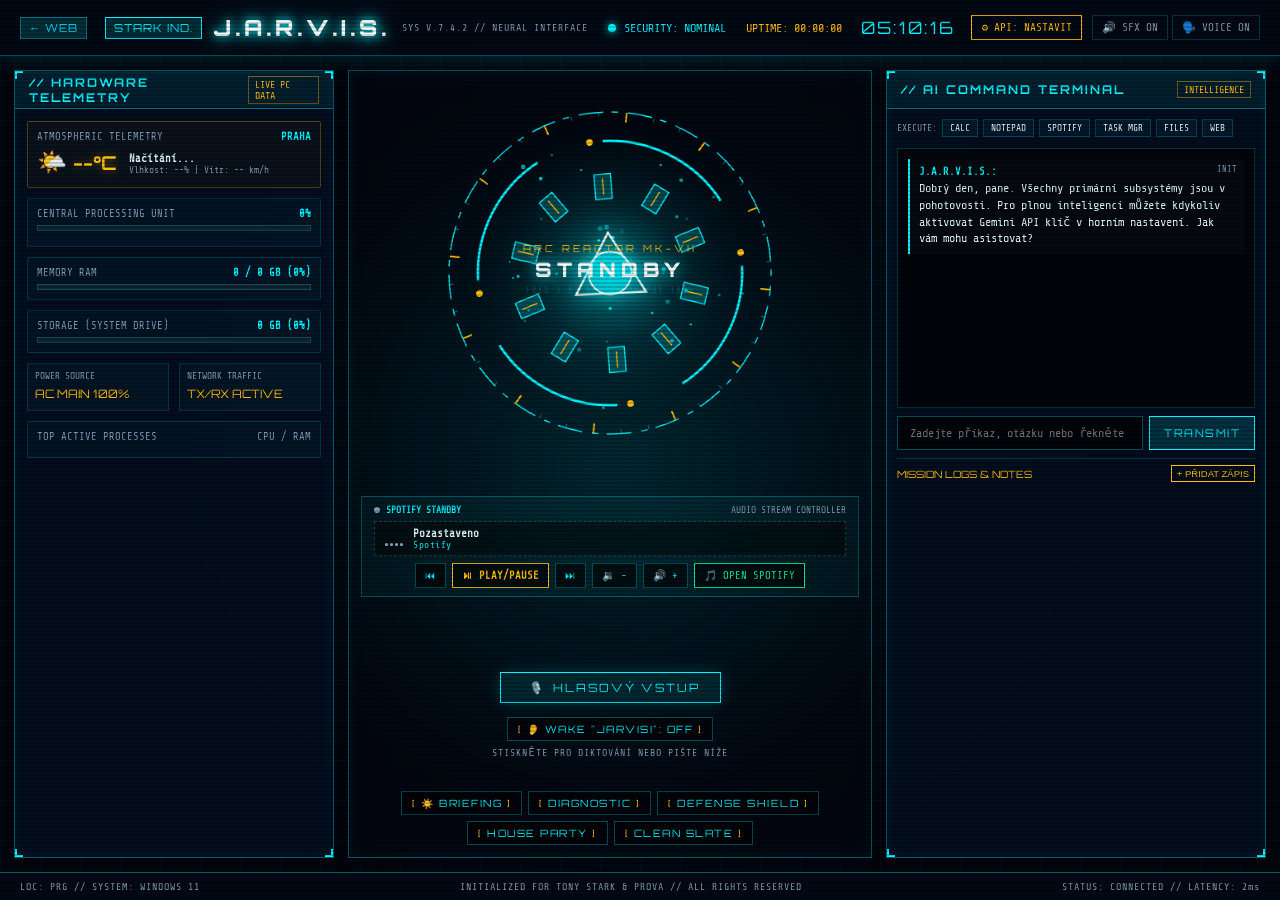
==== commit dd82d430: "sync(jarvis): auto-sync frontend from provasek/jarvis@3558736cbaeb7ffc08edd09d5f797b76548d4dbc" ====
--- a/projects/jarvis/index.html
+++ b/projects/jarvis/index.html
@@ -328,7 +328,10 @@
                     </div>
                     <div class="config-field">
                         <label for="input-hue-user">HUE API USERNAME:</label>
-                        <input type="password" id="input-hue-user" placeholder="Hue API klíč" autocomplete="off">
+                        <div class="coords-group">
+                            <input type="password" id="input-hue-user" placeholder="Vygeneruje se párováním" autocomplete="off">
+                            <button type="button" id="btn-hue-pair" class="hud-send-btn">PÁROVAT BRIDGE</button>
+                        </div>
                     </div>
                 </div>
                 <div class="config-field">
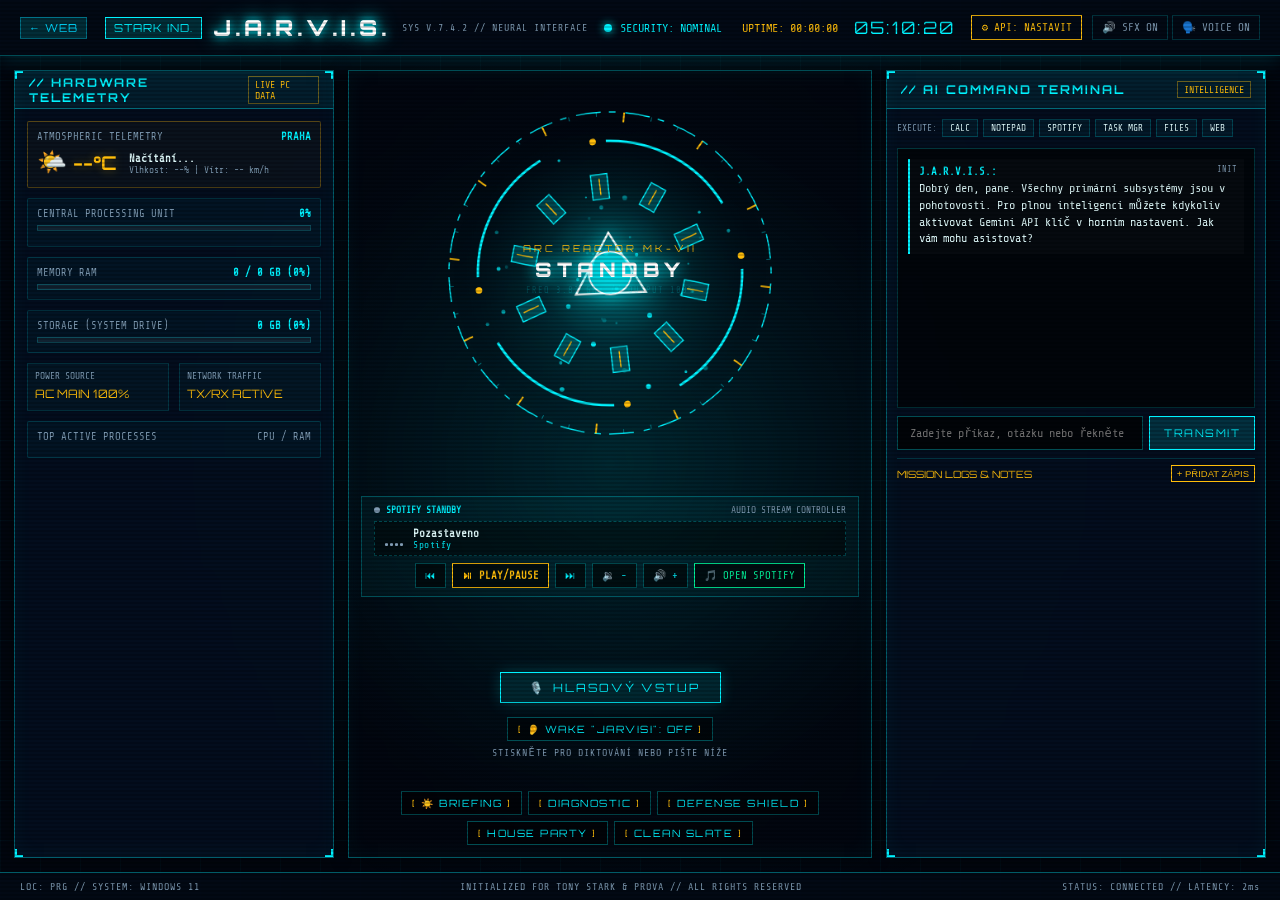
==== commit 31a81b9e: "sync(jarvis): auto-sync frontend from provasek/jarvis@a94d7dde93c366dcdf4a088ea89f14ebe036bb9a" ====
--- a/projects/jarvis/index.html
+++ b/projects/jarvis/index.html
@@ -344,6 +344,10 @@
                         Zadejte ID vašeho pokoje (místo 0 pro celý dům), nebo klikněte na NAČÍST POKOJE po uložení IP a klíče.
                     </span>
                 </div>
+                <div class="config-field">
+                    <label for="input-backend-url">BACKEND URL (JEN PRO PROVASEK.XYZ / MOBIL):</label>
+                    <input type="url" id="input-backend-url" placeholder="https://vas-tunel.trycloudflare.com (lokálně nechte prázdné)" autocomplete="off">
+                </div>
                 <div id="config-status-msg" class="config-status-msg"></div>
             </div>
             <div class="modal-footer">
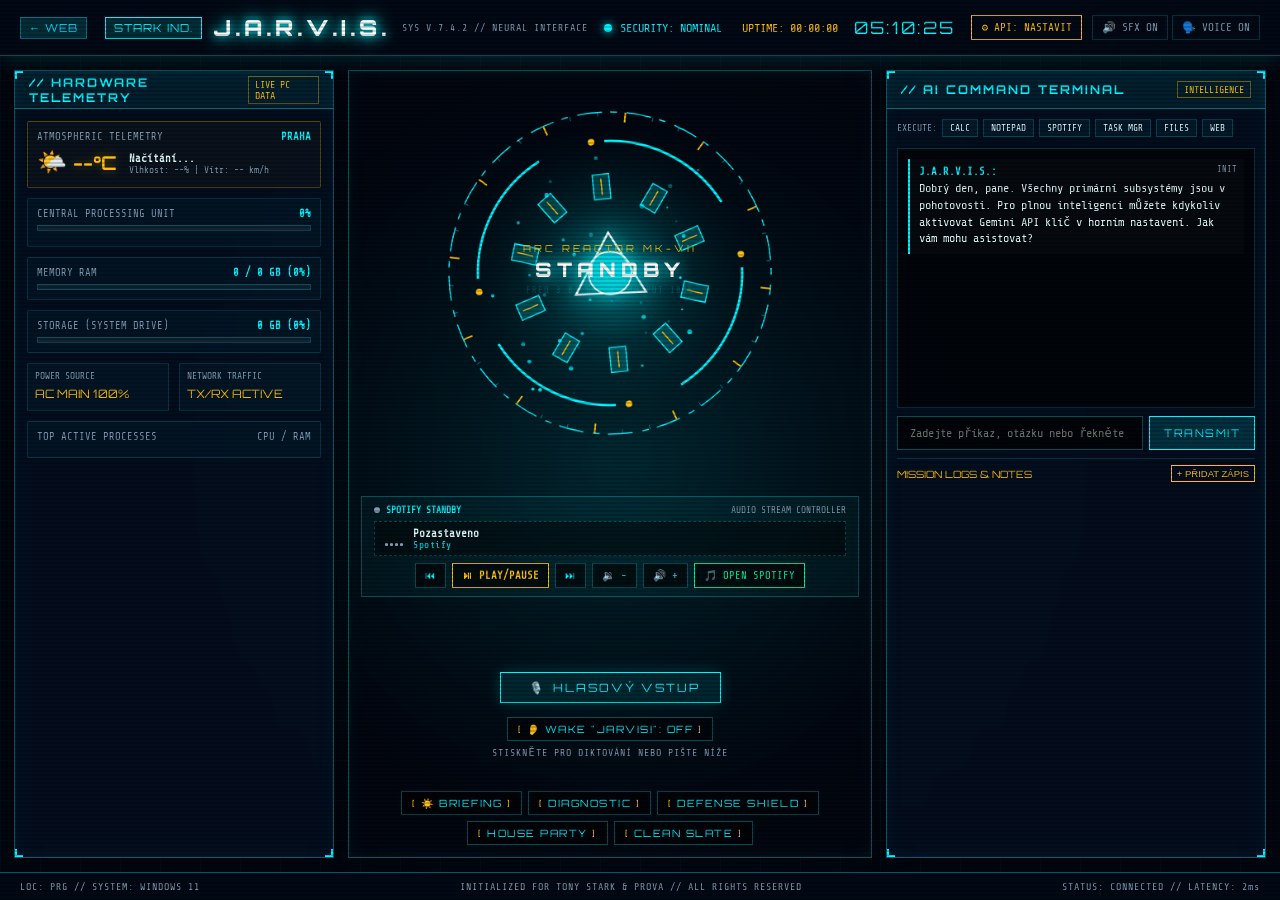
==== commit d406b1ea: "sync(jarvis): auto-sync frontend from provasek/jarvis@c7f4d640e8bd07e03c7cb772d2d5e02768c44850" ====
--- a/projects/jarvis/index.html
+++ b/projects/jarvis/index.html
@@ -345,6 +345,10 @@
                     </span>
                 </div>
                 <div class="config-field">
+                    <label for="input-news-topics">ZÁJMY PRO BRIEFING & ZPRÁVY (ODDĚLENÉ ČÁRKOU):</label>
+                    <input type="text" id="input-news-topics" placeholder="AI, technologie, Česko, svět" autocomplete="off">
+                </div>
+                <div class="config-field">
                     <label for="input-backend-url">BACKEND URL (JEN PRO PROVASEK.XYZ / MOBIL):</label>
                     <input type="url" id="input-backend-url" placeholder="https://vas-tunel.trycloudflare.com (lokálně nechte prázdné)" autocomplete="off">
                 </div>
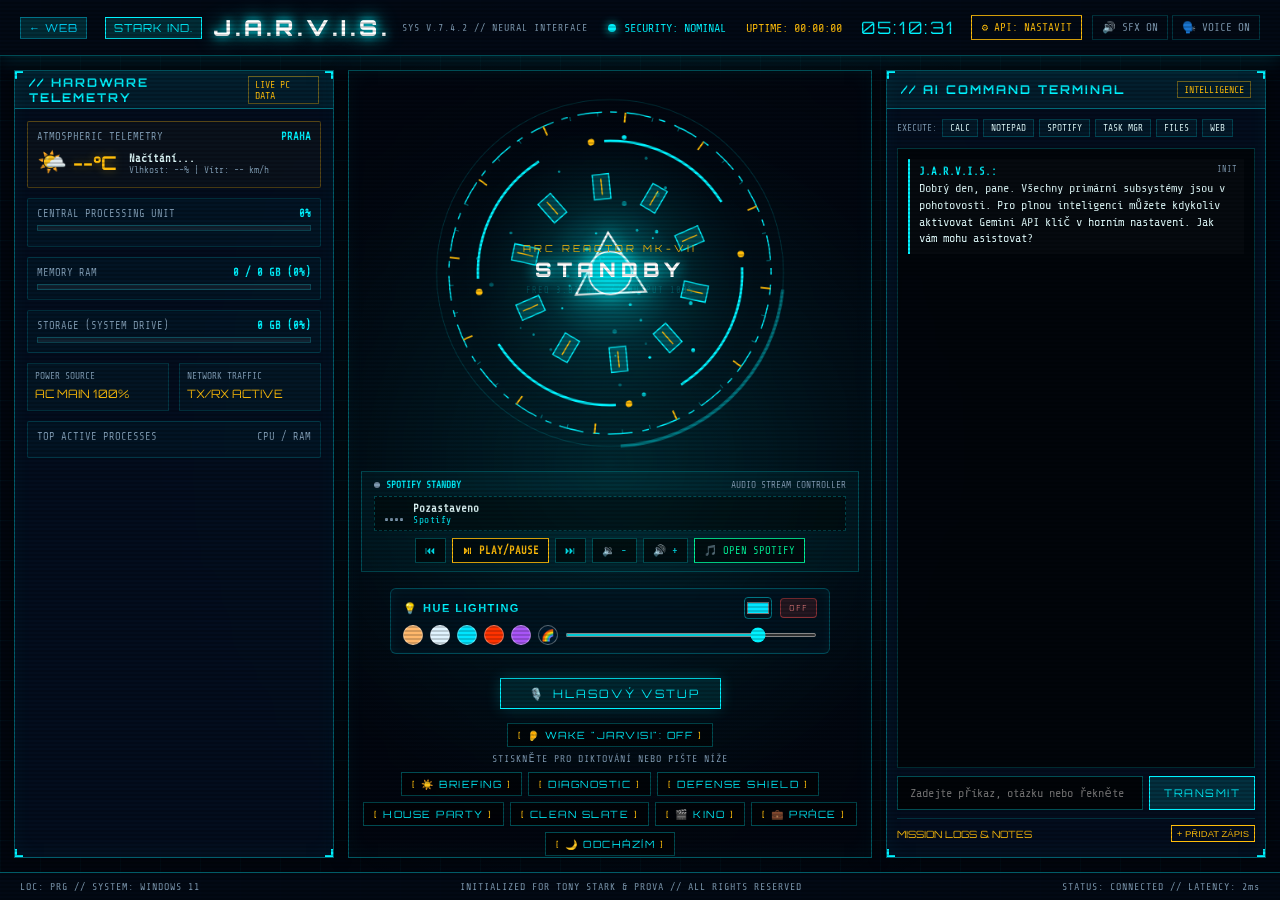
==== commit a7032a8f: "sync(jarvis): auto-sync frontend from provasek/jarvis@69498467d2f738c442abbfa3649f0d666349b2db" ====
--- a/projects/jarvis/index.html
+++ b/projects/jarvis/index.html
@@ -177,6 +177,26 @@
                 </div>
             </div>
 
+            <!-- HUE LIGHTING DECK -->
+            <div class="hue-deck" id="hue-deck">
+                <div class="hue-deck-header">
+                    <span class="hue-deck-title">💡 HUE LIGHTING</span>
+                    <div class="hue-deck-controls-top">
+                        <input type="color" id="hue-color-picker" class="hue-color-input" value="#00e5ff" title="Vlastní barva Hue">
+                        <button type="button" class="hue-btn" data-hue-preset="off" title="Zhasnout Hue">OFF</button>
+                    </div>
+                </div>
+                <div class="hue-swatches">
+                    <button type="button" class="hue-swatch" data-hue-preset="warm" style="background:#ffb86c;" title="Teplá bílá"></button>
+                    <button type="button" class="hue-swatch" data-hue-preset="cool" style="background:#e0f4ff;" title="Studená bílá"></button>
+                    <button type="button" class="hue-swatch" data-hue-preset="jarvis" style="background:#00e5ff;" title="Jarvis Cyan"></button>
+                    <button type="button" class="hue-swatch" data-hue-preset="ironman" style="background:#ff3300;" title="Iron Man Red"></button>
+                    <button type="button" class="hue-swatch" data-hue-preset="purple" style="background:#a855f7;" title="Fialová"></button>
+                    <button type="button" class="hue-swatch hue-loop" data-hue-preset="colorloop" title="Párty Colorloop">🌈</button>
+                    <input type="range" id="hue-bri-slider" class="hue-bri-slider" min="5" max="254" value="200" title="Jas světel Hue">
+                </div>
+            </div>
+
             <!-- ACTIVE TIMERS DECK -->
             <div id="active-timers-deck" class="active-timers-deck">
                 <!-- Dynamically populated by JS -->
@@ -213,6 +233,15 @@
                 </button>
                 <button class="proto-btn" data-proto="clean-slate">
                     <span class="btn-bracket">[</span> CLEAN SLATE <span class="btn-bracket">]</span>
+                </button>
+                <button class="proto-btn scene-btn" data-scene="filmový večer" title="Ztlumí Hue, pauzne hudbu, hlasitost 45 %">
+                    <span class="btn-bracket">[</span> 🎬 KINO <span class="btn-bracket">]</span>
+                </button>
+                <button class="proto-btn scene-btn" data-scene="pracovní režim" title="Jasné světlo + 25 min Pomodoro">
+                    <span class="btn-bracket">[</span> 💼 PRÁCE <span class="btn-bracket">]</span>
+                </button>
+                <button class="proto-btn scene-btn" data-scene="odcházím" title="Zhasne Hue, pauzne hudbu a zamkne PC">
+                    <span class="btn-bracket">[</span> 🌙 ODCHÁZÍM <span class="btn-bracket">]</span>
                 </button>
             </div>
         </section>
--- a/projects/jarvis/style.css
+++ b/projects/jarvis/style.css
@@ -871,8 +871,8 @@
 
 .terminal-stream {
     flex: 1;
-    min-height: 180px;
-    max-height: 260px;
+    min-height: 260px;
+    max-height: none;
     background: rgba(0, 0, 0, 0.65);
     border: 1px solid rgba(0, 243, 255, 0.2);
     padding: 10px;
@@ -981,7 +981,7 @@
     padding-top: 6px;
     display: flex;
     flex-direction: column;
-    max-height: 140px;
+    max-height: 75px;
     flex-shrink: 0;
 }
 
@@ -1006,7 +1006,7 @@
 
 .notes-list {
     overflow-y: auto;
-    max-height: 100px;
+    max-height: 45px;
     display: flex;
     flex-direction: column;
     gap: 4px;
@@ -1212,3 +1212,89 @@
         min-height: 380px;
     }
 }
+
+/* HUE LIGHTING DECK */
+.hue-deck {
+    width: 100%;
+    max-width: 440px;
+    margin-top: 8px;
+    padding: 8px 12px;
+    background: rgba(0, 20, 35, 0.65);
+    border: 1px solid rgba(0, 240, 255, 0.25);
+    border-radius: 6px;
+    box-shadow: inset 0 0 12px rgba(0, 240, 255, 0.06);
+}
+.hue-deck-header {
+    display: flex;
+    align-items: center;
+    justify-content: space-between;
+    margin-bottom: 6px;
+}
+.hue-deck-title {
+    font-size: 11px;
+    letter-spacing: 1.5px;
+    color: var(--hud-cyan);
+    font-weight: 600;
+}
+.hue-deck-controls-top {
+    display: flex;
+    align-items: center;
+    gap: 8px;
+}
+.hue-color-input {
+    width: 28px;
+    height: 22px;
+    padding: 0;
+    border: 1px solid rgba(0, 240, 255, 0.45);
+    border-radius: 4px;
+    background: transparent;
+    cursor: pointer;
+}
+.hue-btn {
+    background: rgba(255, 60, 60, 0.14);
+    border: 1px solid rgba(255, 80, 80, 0.45);
+    color: #ff8a8a;
+    font-family: inherit;
+    font-size: 10px;
+    padding: 3px 8px;
+    border-radius: 4px;
+    cursor: pointer;
+    letter-spacing: 1px;
+    transition: all 0.15s ease;
+}
+.hue-btn:hover {
+    background: rgba(255, 60, 60, 0.3);
+    color: #fff;
+}
+.hue-swatches {
+    display: flex;
+    align-items: center;
+    gap: 7px;
+}
+.hue-swatch {
+    width: 20px;
+    height: 20px;
+    border-radius: 50%;
+    border: 1.5px solid rgba(255, 255, 255, 0.35);
+    cursor: pointer;
+    padding: 0;
+    flex-shrink: 0;
+    transition: transform 0.15s ease, box-shadow 0.15s ease;
+}
+.hue-swatch:hover {
+    transform: scale(1.18);
+    box-shadow: 0 0 8px rgba(0, 240, 255, 0.7);
+}
+.hue-swatch.hue-loop {
+    background: rgba(0, 30, 50, 0.8);
+    font-size: 11px;
+    line-height: 17px;
+    text-align: center;
+}
+.hue-bri-slider {
+    flex: 1;
+    min-width: 80px;
+    accent-color: var(--hud-cyan);
+    cursor: pointer;
+    height: 4px;
+}
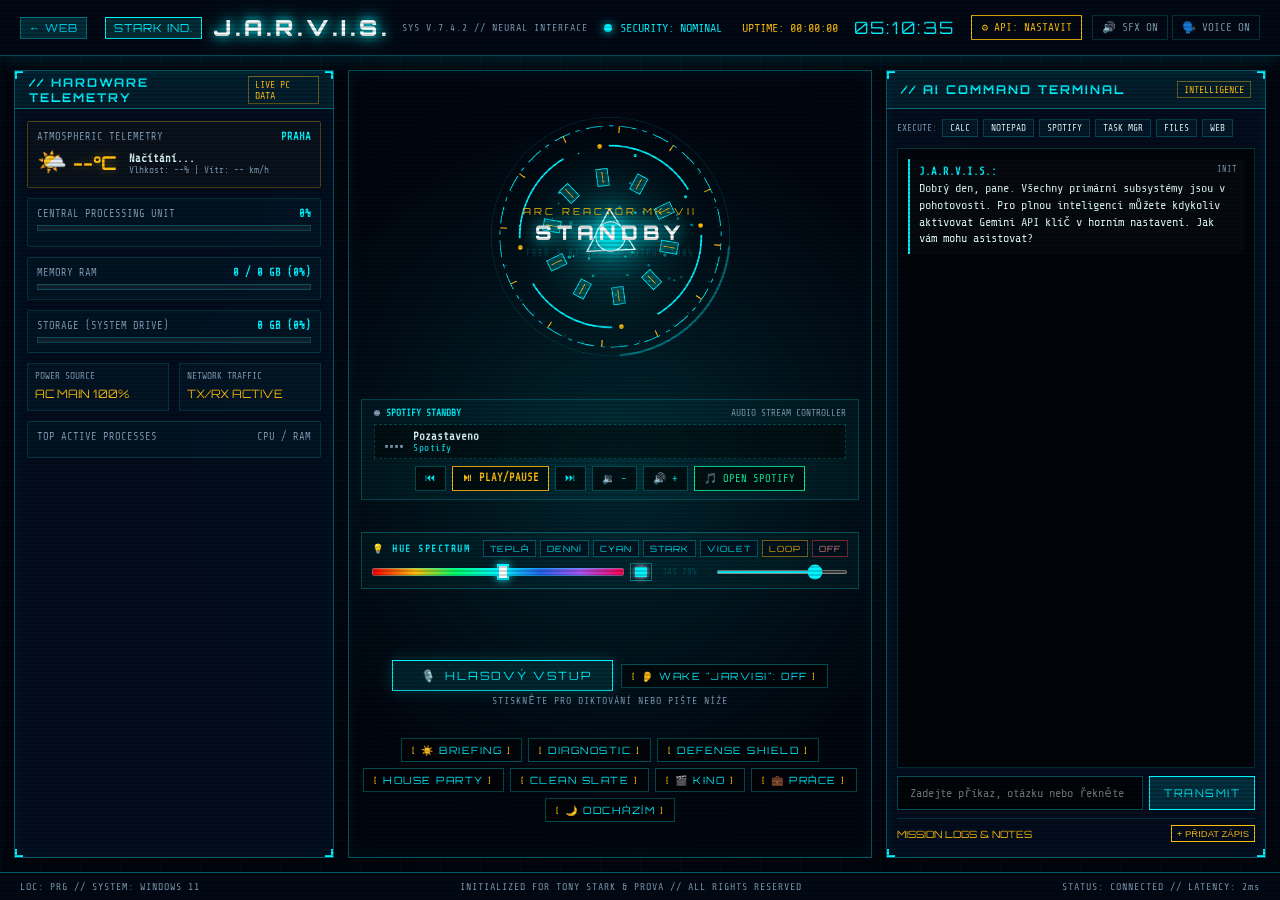
==== commit 32d35113: "sync(jarvis): auto-sync frontend from provasek/jarvis@583263f56ba497f32748a502bb8e2714a8ca0e7e" ====
--- a/projects/jarvis/index.html
+++ b/projects/jarvis/index.html
@@ -179,21 +179,30 @@
 
             <!-- HUE LIGHTING DECK -->
             <div class="hue-deck" id="hue-deck">
-                <div class="hue-deck-header">
-                    <span class="hue-deck-title">💡 HUE LIGHTING</span>
-                    <div class="hue-deck-controls-top">
-                        <input type="color" id="hue-color-picker" class="hue-color-input" value="#00e5ff" title="Vlastní barva Hue">
-                        <button type="button" class="hue-btn" data-hue-preset="off" title="Zhasnout Hue">OFF</button>
-                    </div>
-                </div>
-                <div class="hue-swatches">
-                    <button type="button" class="hue-swatch" data-hue-preset="warm" style="background:#ffb86c;" title="Teplá bílá"></button>
-                    <button type="button" class="hue-swatch" data-hue-preset="cool" style="background:#e0f4ff;" title="Studená bílá"></button>
-                    <button type="button" class="hue-swatch" data-hue-preset="jarvis" style="background:#00e5ff;" title="Jarvis Cyan"></button>
-                    <button type="button" class="hue-swatch" data-hue-preset="ironman" style="background:#ff3300;" title="Iron Man Red"></button>
-                    <button type="button" class="hue-swatch" data-hue-preset="purple" style="background:#a855f7;" title="Fialová"></button>
-                    <button type="button" class="hue-swatch hue-loop" data-hue-preset="colorloop" title="Párty Colorloop">🌈</button>
-                    <input type="range" id="hue-bri-slider" class="hue-bri-slider" min="5" max="254" value="200" title="Jas světel Hue">
+                <div class="hue-deck-top">
+                    <span class="hue-deck-title">💡 HUE SPECTRUM</span>
+                    <div class="hue-preset-chips">
+                        <button type="button" class="hue-chip" data-hue-preset="warm">TEPLÁ</button>
+                        <button type="button" class="hue-chip" data-hue-preset="cool">DENNÍ</button>
+                        <button type="button" class="hue-chip" data-hue-preset="jarvis">CYAN</button>
+                        <button type="button" class="hue-chip" data-hue-preset="ironman">STARK</button>
+                        <button type="button" class="hue-chip" data-hue-preset="purple">VIOLET</button>
+                        <button type="button" class="hue-chip hue-chip-party" data-hue-preset="colorloop">LOOP</button>
+                        <button type="button" class="hue-chip hue-chip-off" data-hue-preset="off">OFF</button>
+                    </div>
+                </div>
+                <div class="hue-sliders-row">
+                    <div class="hue-spectrum-wrap" title="Kliknutím nebo tažením vyberte barvu">
+                        <input type="range" id="hue-spectrum-slider" class="hue-spectrum-slider" min="0" max="360" value="188">
+                        <label class="hue-custom-trigger" title="Vlastní barva">
+                            <span id="hue-active-swatch" class="hue-active-dot" style="background:#00f3ff;"></span>
+                            <input type="color" id="hue-color-picker" value="#00f3ff">
+                        </label>
+                    </div>
+                    <div class="hue-bri-wrap">
+                        <span class="hue-bri-label">JAS <span id="hue-bri-val">79%</span></span>
+                        <input type="range" id="hue-bri-slider" class="hue-bri-slider" min="5" max="254" value="200" title="Jas světel Hue">
+                    </div>
                 </div>
             </div>
 
@@ -204,14 +213,16 @@
 
             <!-- VOICE CONTROLLER -->
             <div class="voice-control-section">
-                <button id="btn-mic" class="hud-mic-btn">
-                    <div class="mic-pulse-ring"></div>
-                    <span id="mic-icon">🎙️</span>
-                    <span id="mic-text">HLASOVÝ VSTUP</span>
-                </button>
-                <button id="btn-wake-toggle" class="proto-btn" style="margin-top: 8px;" title="Pasivní poslech na oslovení 'Jarvisi'">
-                    <span class="btn-bracket">[</span> 👂 WAKE "JARVISI": OFF <span class="btn-bracket">]</span>
-                </button>
+                <div class="voice-btn-row">
+                    <button id="btn-mic" class="hud-mic-btn">
+                        <div class="mic-pulse-ring"></div>
+                        <span id="mic-icon">🎙️</span>
+                        <span id="mic-text">HLASOVÝ VSTUP</span>
+                    </button>
+                    <button id="btn-wake-toggle" class="proto-btn" title="Pasivní poslech na oslovení 'Jarvisi'">
+                        <span class="btn-bracket">[</span> 👂 WAKE "JARVISI": OFF <span class="btn-bracket">]</span>
+                    </button>
+                </div>
                 <div class="voice-status-bar">
                     <span id="voice-indicator">STISKNĚTE PRO DIKTOVÁNÍ NEBO PIŠTE NÍŽE</span>
                 </div>
--- a/projects/jarvis/style.css
+++ b/projects/jarvis/style.css
@@ -431,24 +431,24 @@
     display: flex;
     flex-direction: column;
     align-items: center;
-    justify-content: space-between;
-    padding: 12px;
+    justify-content: space-evenly;
+    padding: 8px 12px;
     background: radial-gradient(circle at center, rgba(0, 243, 255, 0.08) 0%, rgba(2, 6, 15, 0.8) 75%);
     border-top: 1px solid var(--panel-border);
     border-bottom: 1px solid var(--panel-border);
     overflow-y: auto;
-    gap: 8px;
+    gap: 5px;
 }
 
 .reactor-wrapper {
     position: relative;
-    width: 380px;
-    height: 380px;
+    width: clamp(205px, 29vh, 320px);
+    height: clamp(205px, 29vh, 320px);
     max-width: 100%;
     display: flex;
     align-items: center;
     justify-content: center;
-    flex-shrink: 0;
+    flex-shrink: 1;
 }
 
 #arcReactorCanvas {
@@ -752,11 +752,18 @@
     display: flex;
     flex-direction: column;
     align-items: center;
-    gap: 6px;
+    gap: 4px;
     width: 100%;
     position: relative;
     z-index: 10;
     flex-shrink: 0;
+}
+.voice-btn-row {
+    display: flex;
+    align-items: center;
+    justify-content: center;
+    gap: 8px;
+    flex-wrap: wrap;
 }
 
 .hud-mic-btn {
@@ -1213,87 +1220,145 @@
     }
 }
 
-/* HUE LIGHTING DECK */
+/* HUE SPECTRUM DECK */
 .hue-deck {
     width: 100%;
-    max-width: 440px;
-    margin-top: 8px;
-    padding: 8px 12px;
-    background: rgba(0, 20, 35, 0.65);
-    border: 1px solid rgba(0, 240, 255, 0.25);
-    border-radius: 6px;
-    box-shadow: inset 0 0 12px rgba(0, 240, 255, 0.06);
-}
-.hue-deck-header {
+    padding: 7px 10px;
+    background: rgba(0, 243, 255, 0.04);
+    border: 1px solid rgba(0, 243, 255, 0.25);
+    position: relative;
+    z-index: 10;
+    flex-shrink: 0;
+}
+.hue-deck-top {
     display: flex;
     align-items: center;
     justify-content: space-between;
+    gap: 6px;
     margin-bottom: 6px;
+    flex-wrap: wrap;
 }
 .hue-deck-title {
-    font-size: 11px;
+    font-family: var(--font-mono);
+    font-size: 9.5px;
     letter-spacing: 1.5px;
     color: var(--hud-cyan);
     font-weight: 600;
 }
-.hue-deck-controls-top {
-    display: flex;
-    align-items: center;
-    gap: 8px;
-}
-.hue-color-input {
-    width: 28px;
-    height: 22px;
-    padding: 0;
-    border: 1px solid rgba(0, 240, 255, 0.45);
-    border-radius: 4px;
-    background: transparent;
-    cursor: pointer;
-}
-.hue-btn {
-    background: rgba(255, 60, 60, 0.14);
-    border: 1px solid rgba(255, 80, 80, 0.45);
+.hue-preset-chips {
+    display: flex;
+    align-items: center;
+    gap: 4px;
+    flex-wrap: wrap;
+}
+.hue-chip {
+    background: rgba(0, 15, 30, 0.75);
+    border: 1px solid rgba(0, 243, 255, 0.3);
+    color: var(--hud-cyan);
+    font-family: var(--font-heading);
+    font-size: 8.5px;
+    letter-spacing: 1px;
+    padding: 2px 6px;
+    cursor: pointer;
+    transition: all 0.15s ease;
+}
+.hue-chip:hover, .hue-chip.active {
+    background: rgba(0, 243, 255, 0.22);
+    border-color: var(--hud-cyan);
+    color: #fff;
+    box-shadow: 0 0 8px rgba(0, 243, 255, 0.45);
+}
+.hue-chip-party {
+    border-color: rgba(255, 190, 11, 0.45);
+    color: var(--hud-gold);
+}
+.hue-chip-party:hover {
+    background: rgba(255, 190, 11, 0.2);
+    border-color: var(--hud-gold);
+    box-shadow: 0 0 8px rgba(255, 190, 11, 0.5);
+}
+.hue-chip-off {
+    border-color: rgba(255, 70, 70, 0.45);
     color: #ff8a8a;
-    font-family: inherit;
-    font-size: 10px;
-    padding: 3px 8px;
-    border-radius: 4px;
-    cursor: pointer;
-    letter-spacing: 1px;
-    transition: all 0.15s ease;
-}
-.hue-btn:hover {
-    background: rgba(255, 60, 60, 0.3);
-    color: #fff;
-}
-.hue-swatches {
-    display: flex;
-    align-items: center;
-    gap: 7px;
-}
-.hue-swatch {
-    width: 20px;
-    height: 20px;
-    border-radius: 50%;
-    border: 1.5px solid rgba(255, 255, 255, 0.35);
-    cursor: pointer;
-    padding: 0;
+}
+.hue-chip-off:hover {
+    background: rgba(255, 70, 70, 0.22);
+    border-color: #ff5555;
+    box-shadow: 0 0 8px rgba(255, 70, 70, 0.45);
+}
+.hue-sliders-row {
+    display: flex;
+    align-items: center;
+    gap: 10px;
+}
+.hue-spectrum-wrap {
+    flex: 1.5;
+    display: flex;
+    align-items: center;
+    gap: 6px;
+}
+.hue-spectrum-slider {
+    -webkit-appearance: none;
+    appearance: none;
+    width: 100%;
+    height: 8px;
+    border-radius: 2px;
+    border: 1px solid rgba(0, 243, 255, 0.35);
+    background: linear-gradient(to right, #ff0000 0%, #ffbe0b 17%, #00ff66 33%, #00f3ff 50%, #2563eb 67%, #a855f7 83%, #ff0055 100%);
+    outline: none;
+    cursor: pointer;
+}
+.hue-spectrum-slider::-webkit-slider-thumb {
+    -webkit-appearance: none;
+    appearance: none;
+    width: 12px;
+    height: 16px;
+    background: #fff;
+    border: 2px solid var(--hud-cyan);
+    box-shadow: 0 0 8px var(--hud-cyan);
+    cursor: pointer;
+}
+.hue-custom-trigger {
+    position: relative;
+    display: inline-flex;
+    align-items: center;
+    justify-content: center;
+    width: 22px;
+    height: 18px;
+    border: 1px solid rgba(0, 243, 255, 0.45);
+    background: rgba(0, 15, 30, 0.8);
+    cursor: pointer;
     flex-shrink: 0;
-    transition: transform 0.15s ease, box-shadow 0.15s ease;
-}
-.hue-swatch:hover {
-    transform: scale(1.18);
-    box-shadow: 0 0 8px rgba(0, 240, 255, 0.7);
-}
-.hue-swatch.hue-loop {
-    background: rgba(0, 30, 50, 0.8);
-    font-size: 11px;
-    line-height: 17px;
-    text-align: center;
+}
+.hue-active-dot {
+    width: 12px;
+    height: 10px;
+    display: block;
+    box-shadow: 0 0 6px currentColor;
+}
+.hue-custom-trigger input[type="color"] {
+    position: absolute;
+    inset: 0;
+    opacity: 0;
+    width: 100%;
+    height: 100%;
+    cursor: pointer;
+}
+.hue-bri-wrap {
+    flex: 1;
+    display: flex;
+    align-items: center;
+    gap: 6px;
+}
+.hue-bri-label {
+    font-family: var(--font-mono);
+    font-size: 9px;
+    color: var(--hud-cyan-dim);
+    white-space: nowrap;
+    min-width: 48px;
 }
 .hue-bri-slider {
-    flex: 1;
-    min-width: 80px;
+    width: 100%;
     accent-color: var(--hud-cyan);
     cursor: pointer;
     height: 4px;
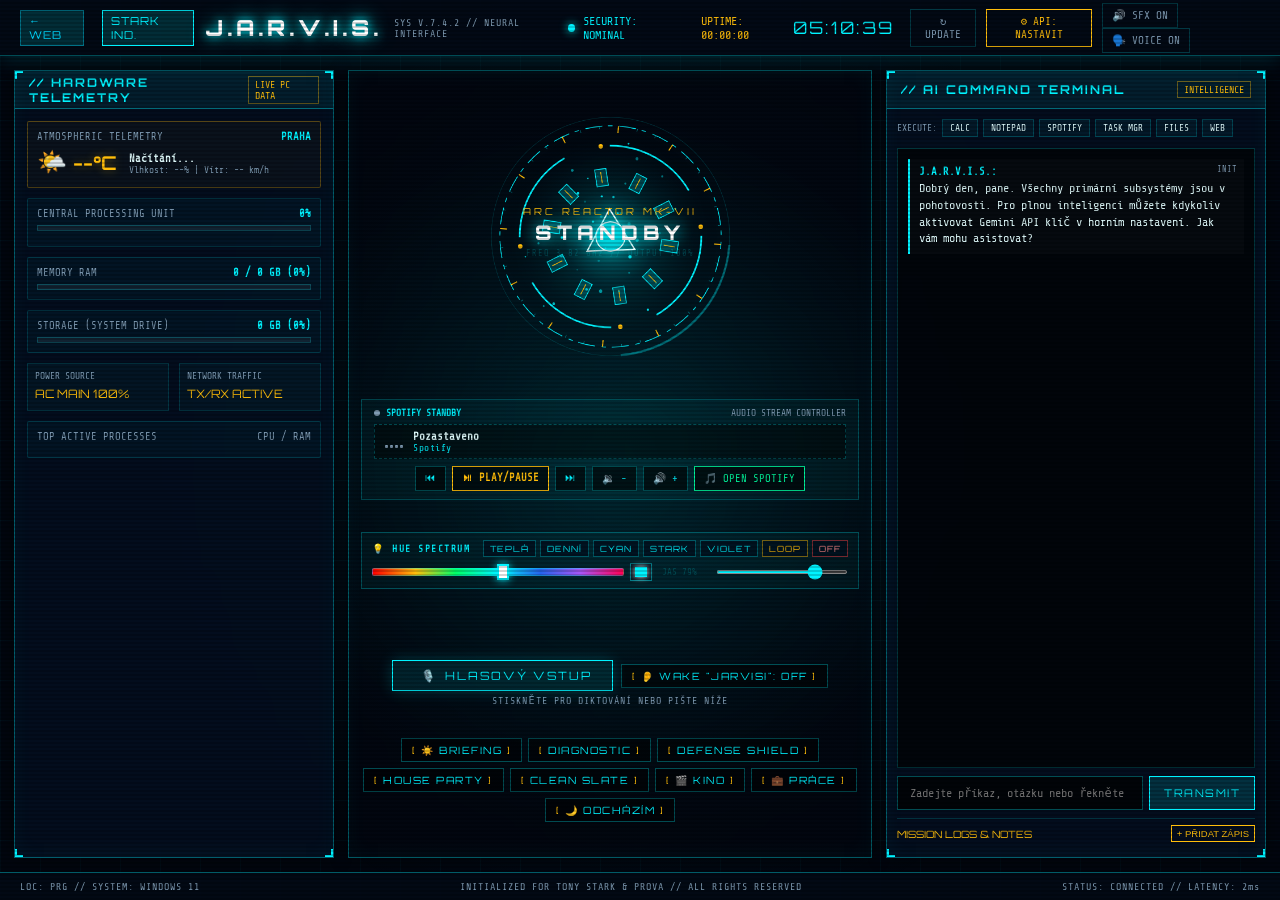
==== commit 079259b0: "sync(jarvis): auto-sync frontend from provasek/jarvis@d9bd4e39ad082dfe4539a67fa9aa1b5194a26b1c" ====
--- a/projects/jarvis/index.html
+++ b/projects/jarvis/index.html
@@ -31,6 +31,9 @@
         </div>
         <div class="header-right">
             <div id="live-clock" class="digital-clock">00:00:00</div>
+            <button id="btn-system-update" class="hud-btn-mini" title="Stáhnout aktualizace z GitHubu a restartovat">
+                ↻ UPDATE
+            </button>
             <button id="btn-config-open" class="hud-btn-mini highlight" title="Konfigurace & Gemini API Klíč">
                 ⚙️ <span id="api-status-badge">API: NASTAVIT</span>
             </button>
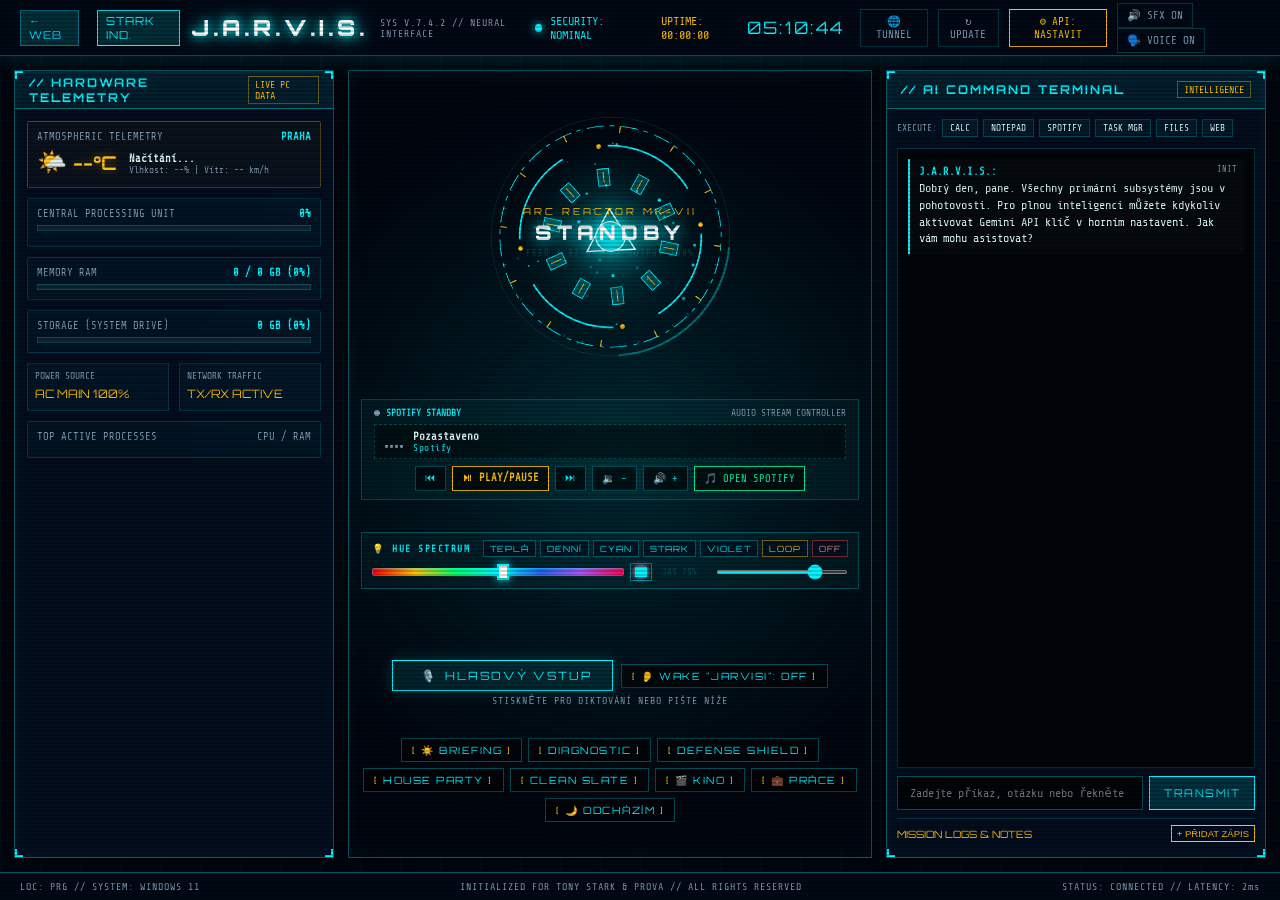
==== commit 1acdd5e3: "sync(jarvis): auto-sync frontend from provasek/jarvis@b2b66958558dbfb4212d2756cc18533b084e0d95" ====
--- a/projects/jarvis/index.html
+++ b/projects/jarvis/index.html
@@ -31,6 +31,9 @@
         </div>
         <div class="header-right">
             <div id="live-clock" class="digital-clock">00:00:00</div>
+            <button id="btn-tunnel-toggle" class="hud-btn-mini" title="Spustit / Zastavit Cloudflare HTTPS tunel">
+                🌐 TUNNEL
+            </button>
             <button id="btn-system-update" class="hud-btn-mini" title="Stáhnout aktualizace z GitHubu a restartovat">
                 ↻ UPDATE
             </button>
@@ -392,6 +395,10 @@
                     <input type="text" id="input-news-topics" placeholder="AI, technologie, Česko, svět" autocomplete="off">
                 </div>
                 <div class="config-field">
+                    <label for="input-access-pin">BEZPEČNOSTNÍ PIN (PRO TUNEL / VZDÁLENÝ WEB, LOKÁLNĚ SE NEPTÁ):</label>
+                    <input type="password" id="input-access-pin" placeholder="Volitelný PIN (např. 4321)" autocomplete="off">
+                </div>
+                <div class="config-field">
                     <label for="input-backend-url">BACKEND URL (JEN PRO PROVASEK.XYZ / MOBIL):</label>
                     <input type="url" id="input-backend-url" placeholder="https://vas-tunel.trycloudflare.com (lokálně nechte prázdné)" autocomplete="off">
                 </div>
